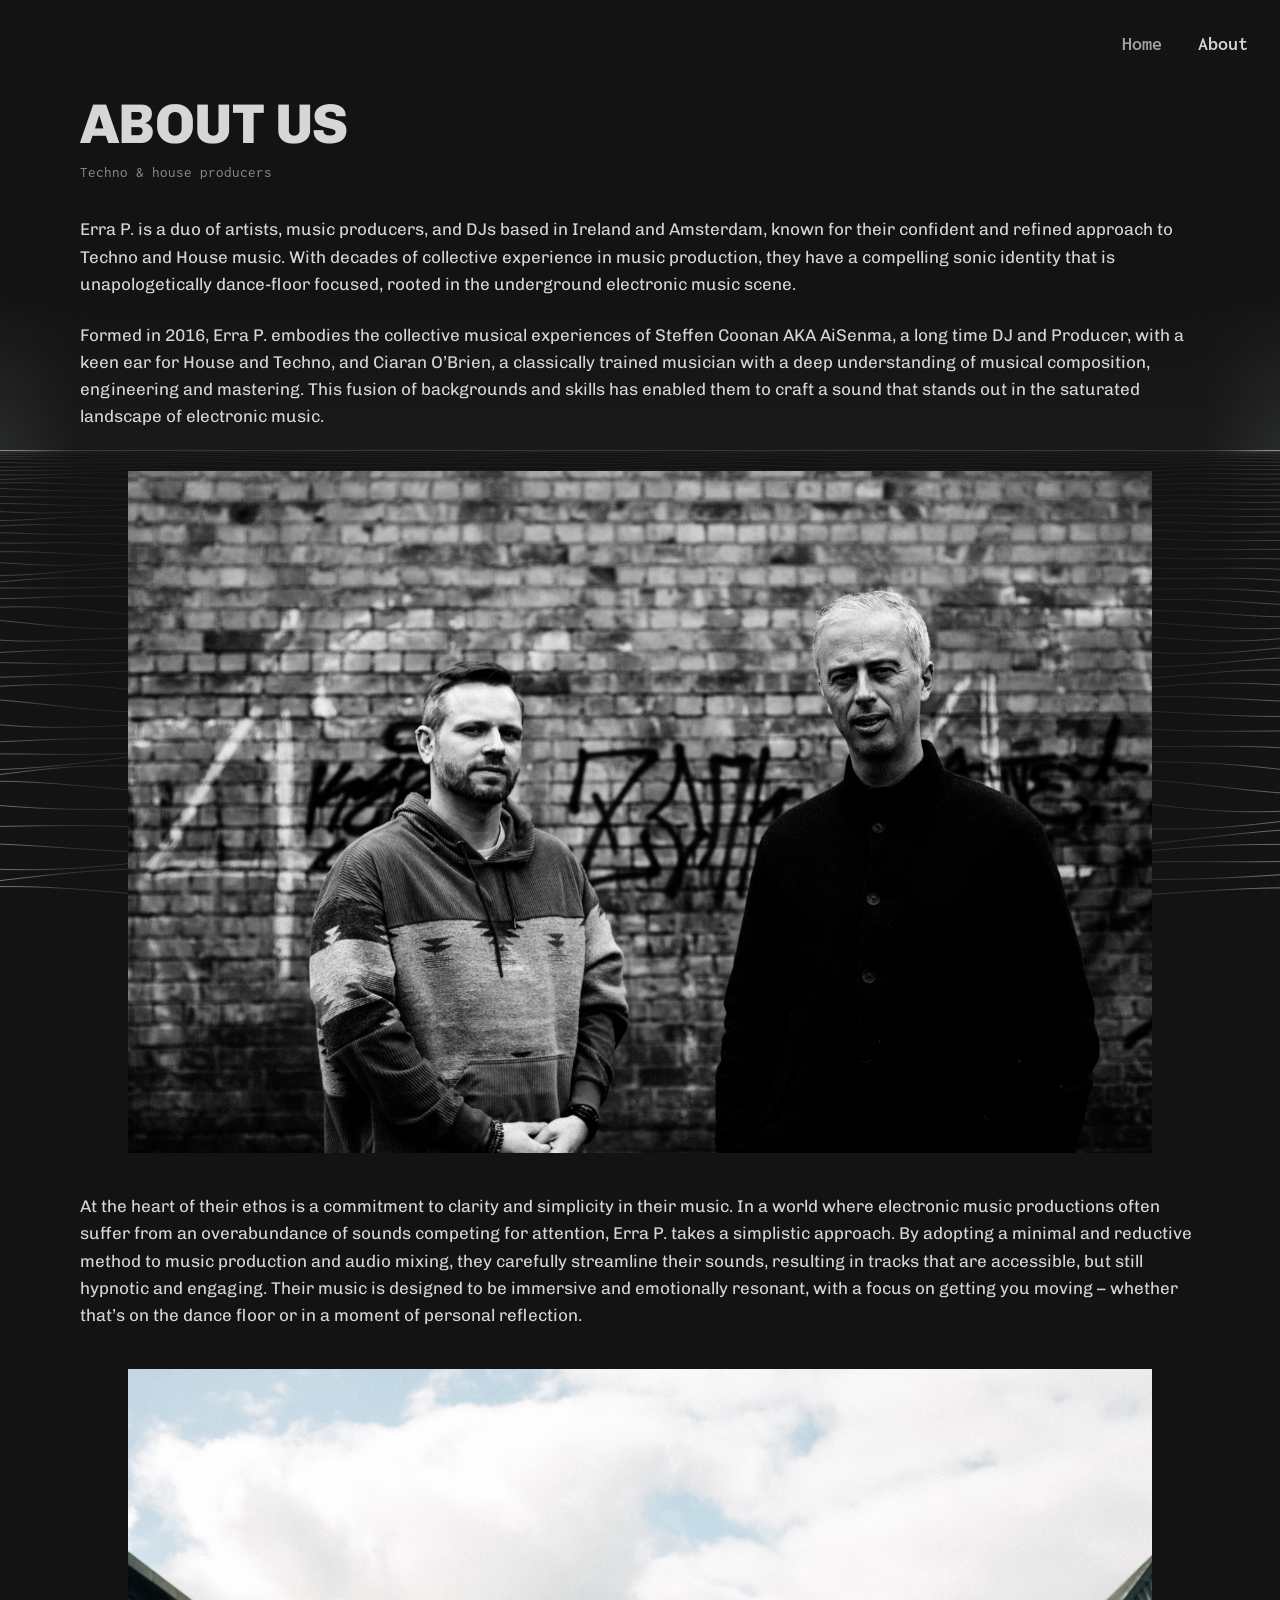
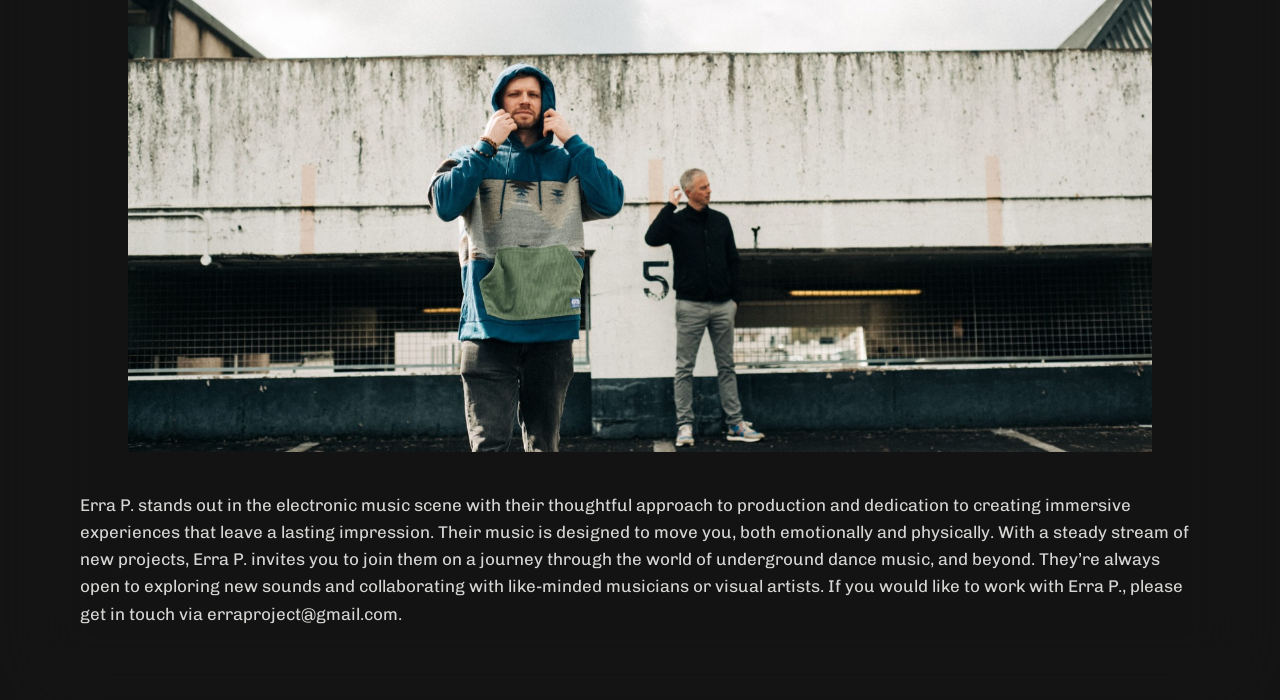
==== about.html @ 8e2304e6 "Add Erra P. home and about pages Co-Authored-By: Claude Opus 5.5 <noreply@anthropic.com>" ====
<!DOCTYPE html>
<html lang="en">
<head>
  <meta charset="utf-8">
  <meta name="viewport" content="width=device-width, initial-scale=1">
  <title>About · Erra P.</title>
  <meta name="description" content="About Erra P. — Techno and House producers and DJs based in Ireland and Amsterdam.">
  <link rel="preconnect" href="https://fonts.googleapis.com">
  <link rel="preconnect" href="https://fonts.gstatic.com" crossorigin>
  <link href="https://fonts.googleapis.com/css2?family=Chivo:wght@400;800&family=Inconsolata:wght@400;600;700&display=swap" rel="stylesheet">
  <link rel="stylesheet" href="styles.css">
</head>
<body>
  <canvas class="sea" aria-hidden="true"></canvas>

  <nav class="nav">
    <a href="index.html">Home</a>
    <a href="about.html" aria-current="page">About</a>
  </nav>

  <main class="about panel">
    <h1>About Us</h1>
    <h2 class="meta">Techno &amp; house producers</h2>

    <p>
      Erra P. is a duo of artists, music producers, and DJs based in Ireland
      and Amsterdam, known for their confident and refined approach to Techno
      and House music. With decades of collective experience in music
      production, they have a compelling sonic identity that is
      unapologetically dance-floor focused, rooted in the underground
      electronic music scene.
    </p>

    <p>
      Formed in 2016, Erra P. embodies the collective musical experiences of
      Steffen Coonan AKA AiSenma, a long time DJ and Producer, with a keen ear
      for House and Techno, and Ciaran O’Brien, a classically trained musician
      with a deep understanding of musical composition, engineering and
      mastering. This fusion of backgrounds and skills has enabled them to
      craft a sound that stands out in the saturated landscape of electronic
      music.
    </p>

    <img src="erra-p.jpg" alt="A black and white photo of Erra P. standing in front of a red brick wall covered with graffiti." width="1600" height="1068" loading="lazy">

    <p>
      At the heart of their ethos is a commitment to clarity and simplicity in
      their music. In a world where electronic music productions often suffer
      from an overabundance of sounds competing for attention, Erra P. takes a
      simplistic approach. By adopting a minimal and reductive method to music
      production and audio mixing, they carefully streamline their sounds,
      resulting in tracks that are accessible, but still hypnotic and engaging.
      Their music is designed to be immersive and emotionally resonant, with a
      focus on getting you moving – whether that’s on the dance floor or in a
      moment of personal reflection.
    </p>

    <img src="erra-p-rooftop.jpg" alt="Erra P. standing on the roof of a multi-storey car park under a cloudy sky." width="1600" height="1068" loading="lazy">

    <p>
      Erra P. stands out in the electronic music scene with their thoughtful
      approach to production and dedication to creating immersive experiences
      that leave a lasting impression. Their music is designed to move you,
      both emotionally and physically. With a steady stream of new projects,
      Erra P. invites you to join them on a journey through the world of
      underground dance music, and beyond. They’re always open to exploring
      new sounds and collaborating with like-minded musicians or visual
      artists. If you would like to work with Erra P., please get in touch via
      erraproject@gmail.com.
    </p>
  </main>

  <script src="sea.js"></script>
</body>
</html>
---- styles.css ----
:root {
  --bg: #141414;
  --ink: #d6d6d4;
  --muted: #8a8a88;
  --accent: #33f7dd;
}

* { box-sizing: border-box; }

body {
  margin: 0;
  min-height: 100vh;
  display: flex;
  align-items: center;
  justify-content: center;
  padding: 6rem 1.5rem 3rem;
  background: var(--bg);
  color: var(--ink);
  font-family: "Chivo", "Helvetica Neue", Helvetica, Arial, sans-serif;
  font-size: 1.0625rem;
  line-height: 1.6;
  -webkit-font-smoothing: antialiased;
}

main {
  position: relative;
  z-index: 1;
  max-width: 38rem;
  text-align: left;
}

/* Slow grey sea behind the page (see sea.js). Only shown on wide screens. */
.sea {
  display: none;
  position: fixed;
  inset: 0;
  width: 100%;
  height: 100%;
  z-index: 0;
  pointer-events: none;
}

/* Soft, slightly see-through dark area behind text so the waves don't cross it. */
.glow,
.panel { position: relative; }

.glow::before,
.panel::before {
  content: "";
  position: absolute;
  z-index: -1;
}

.glow::before {
  inset: -5rem -6rem;
  background: radial-gradient(closest-side, rgb(20 20 20 / 0.72) 65%, transparent);
}

.panel::before {
  inset: -2rem -2.5rem;
  border-radius: 2rem;
  background: rgb(20 20 20 / 0.72);
  filter: blur(24px);
}

/* No sea on small screens, so nothing to hold back. */
@media (max-width: 959px) {
  .glow::before,
  .panel::before { display: none; }
}

/* Menu */
.nav {
  position: absolute;
  top: 1.75rem;
  right: 2rem;
  z-index: 2;
  display: flex;
  gap: 2.25rem;
  font-family: "Inconsolata", ui-monospace, Menlo, monospace;
  font-size: 1.25rem;
  font-weight: 600;
}

.nav a {
  color: #a3a3a1;
  text-decoration: none;
}

.nav a:hover,
.nav a[aria-current="page"] { color: var(--ink); }

img {
  display: block;
  width: 100%;
  height: auto;
  aspect-ratio: 3 / 2;
  object-fit: cover;
  margin-bottom: 2rem;
}

h1 {
  margin: 0 0 0.5rem;
  font-weight: 800;
  font-size: clamp(2.25rem, 7vw, 3.5rem);
  line-height: 1;
  letter-spacing: -0.01em;
  text-transform: uppercase;
}

.meta {
  margin: 0 0 2rem;
  font-family: "Inconsolata", ui-monospace, Menlo, monospace;
  font-size: 0.95rem;
  font-weight: 400;
  color: var(--muted);
}

p { margin: 0 0 1.5rem; }

ul {
  list-style: disc;
  margin: 0;
  padding-left: 1.25rem;
}

li + li { margin-top: 0.35rem; }

a {
  color: var(--accent);
  text-decoration: underline;
  text-decoration-thickness: 1px;
  text-underline-offset: 0.2em;
}

a:hover { text-decoration-thickness: 2px; }

/* Homepage text a touch larger than the default. */
.home { font-size: 1.1875rem; }

/* About page: wide column like erraproject.com/about-us, photos centred
   and a little narrower than the text. */
.about {
  width: 100%;
  max-width: 70rem;
}

.about img {
  max-width: 64rem;
  margin: 2.5rem auto;
}

@media (min-width: 960px) {
  .sea { display: block; }

  /* Homepage: photo left, text right, photo as tall as the text. */
  .home {
    max-width: 70rem;
    display: grid;
    grid-template-columns: 1.2fr 1fr;
    gap: 4rem;
    align-items: stretch;
  }

  .home img {
    height: 100%;
    aspect-ratio: auto;
    margin-bottom: 0;
  }
}
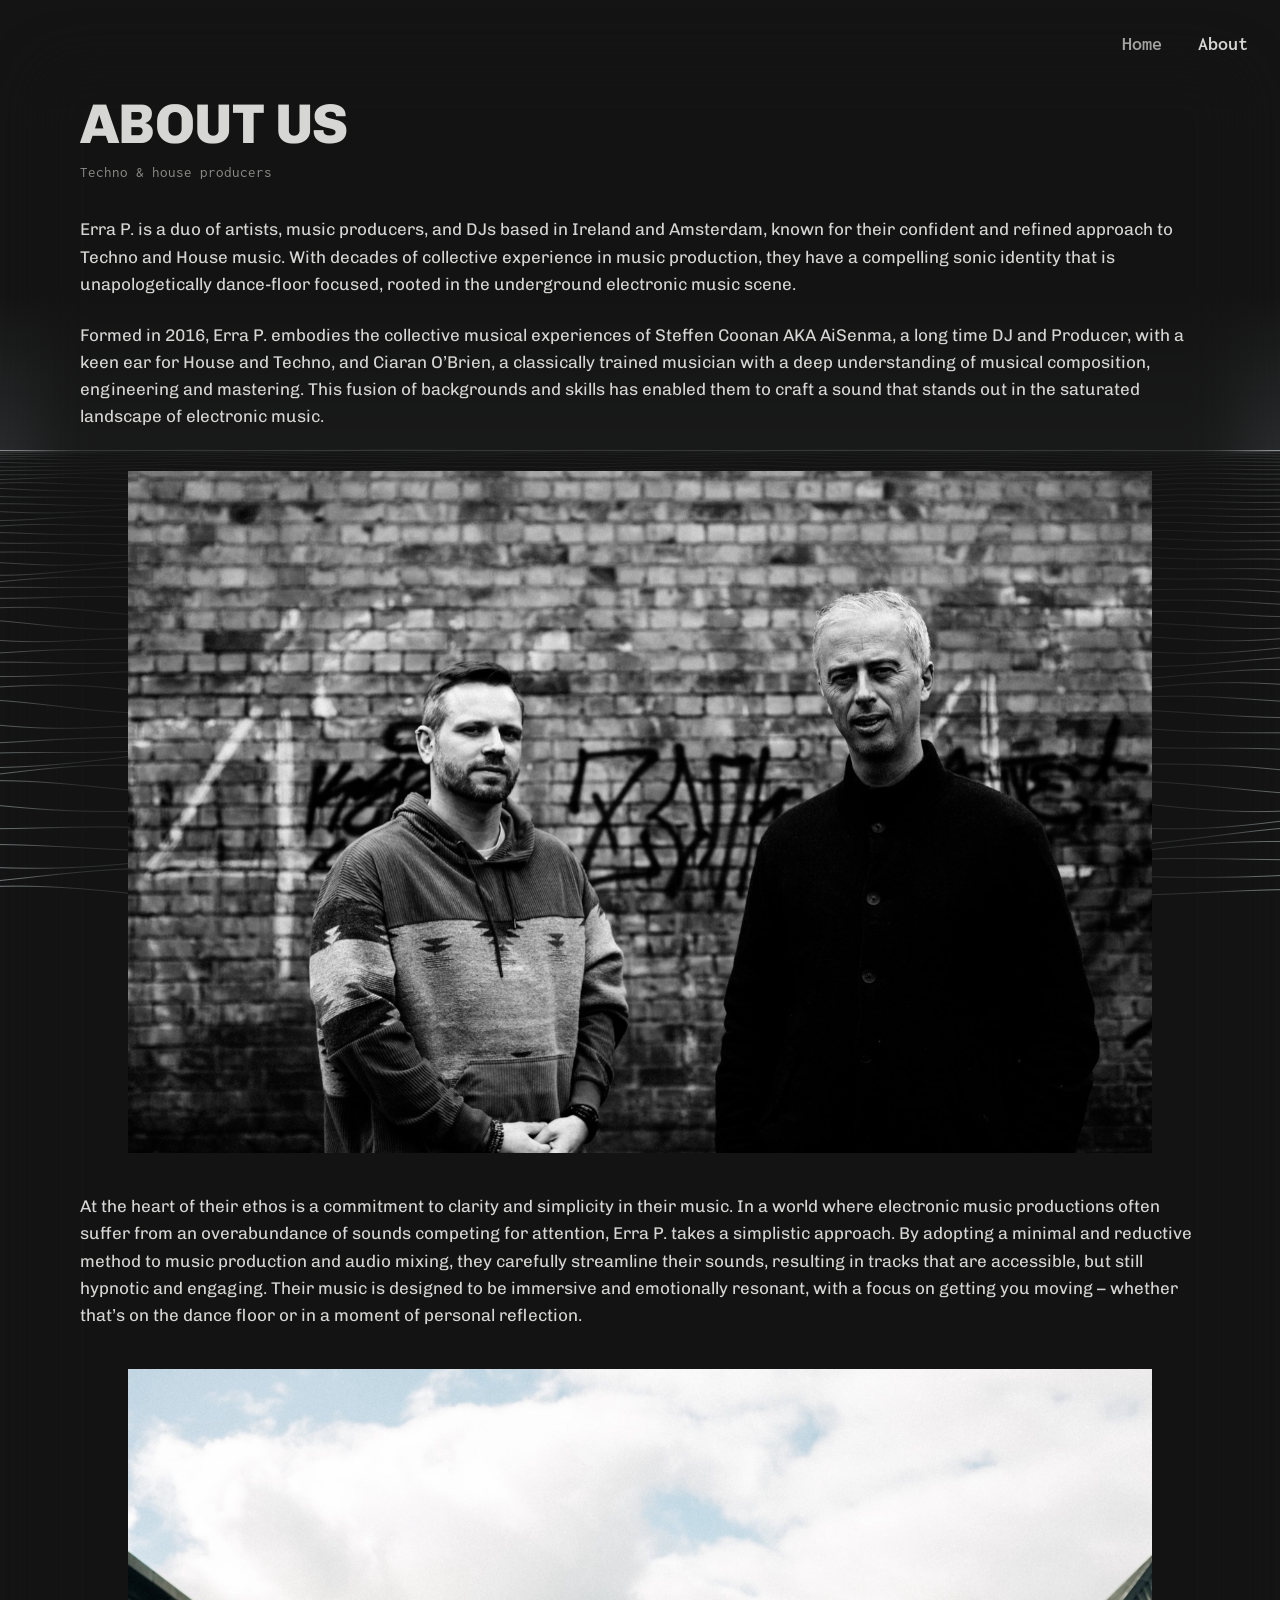
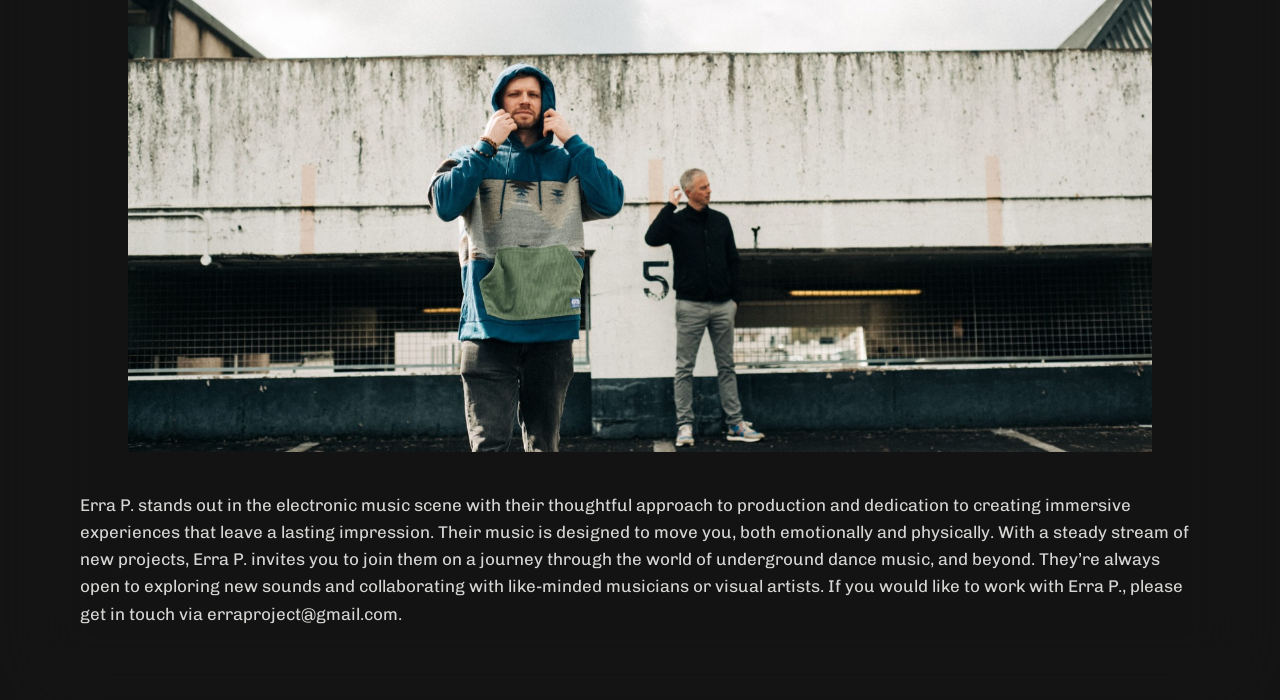
==== commit dd906d2c: "Use standard bio opening, keep photo framing, link Home to site root Co-Authored-By: Claude Opus 5.5" ====
--- a/about.html
+++ b/about.html
@@ -14,7 +14,7 @@
   <canvas class="sea" aria-hidden="true"></canvas>
 
   <nav class="nav">
-    <a href="index.html">Home</a>
+    <a href="./">Home</a>
     <a href="about.html" aria-current="page">About</a>
   </nav>
 
--- a/styles.css
+++ b/styles.css
@@ -155,16 +155,25 @@
 
   /* Homepage: photo left, text right, photo as tall as the text. */
   .home {
+    width: 100%;
     max-width: 70rem;
     display: grid;
     grid-template-columns: 1.2fr 1fr;
     gap: 4rem;
-    align-items: stretch;
+    align-items: start;
+    container-type: inline-size;
   }
 
+  /* As tall as the text, but never narrower than 0.9:1 so both faces stay
+     in frame when the text wraps onto many lines. */
   .home img {
     height: 100%;
+    max-height: calc((100cqi - 4rem) * 1.2 / 2.2 / 0.9);
     aspect-ratio: auto;
+    object-position: 60% 50%;
     margin-bottom: 0;
   }
+
+  .home > .glow { align-self: start; }
+  .home > img { align-self: stretch; }
 }
